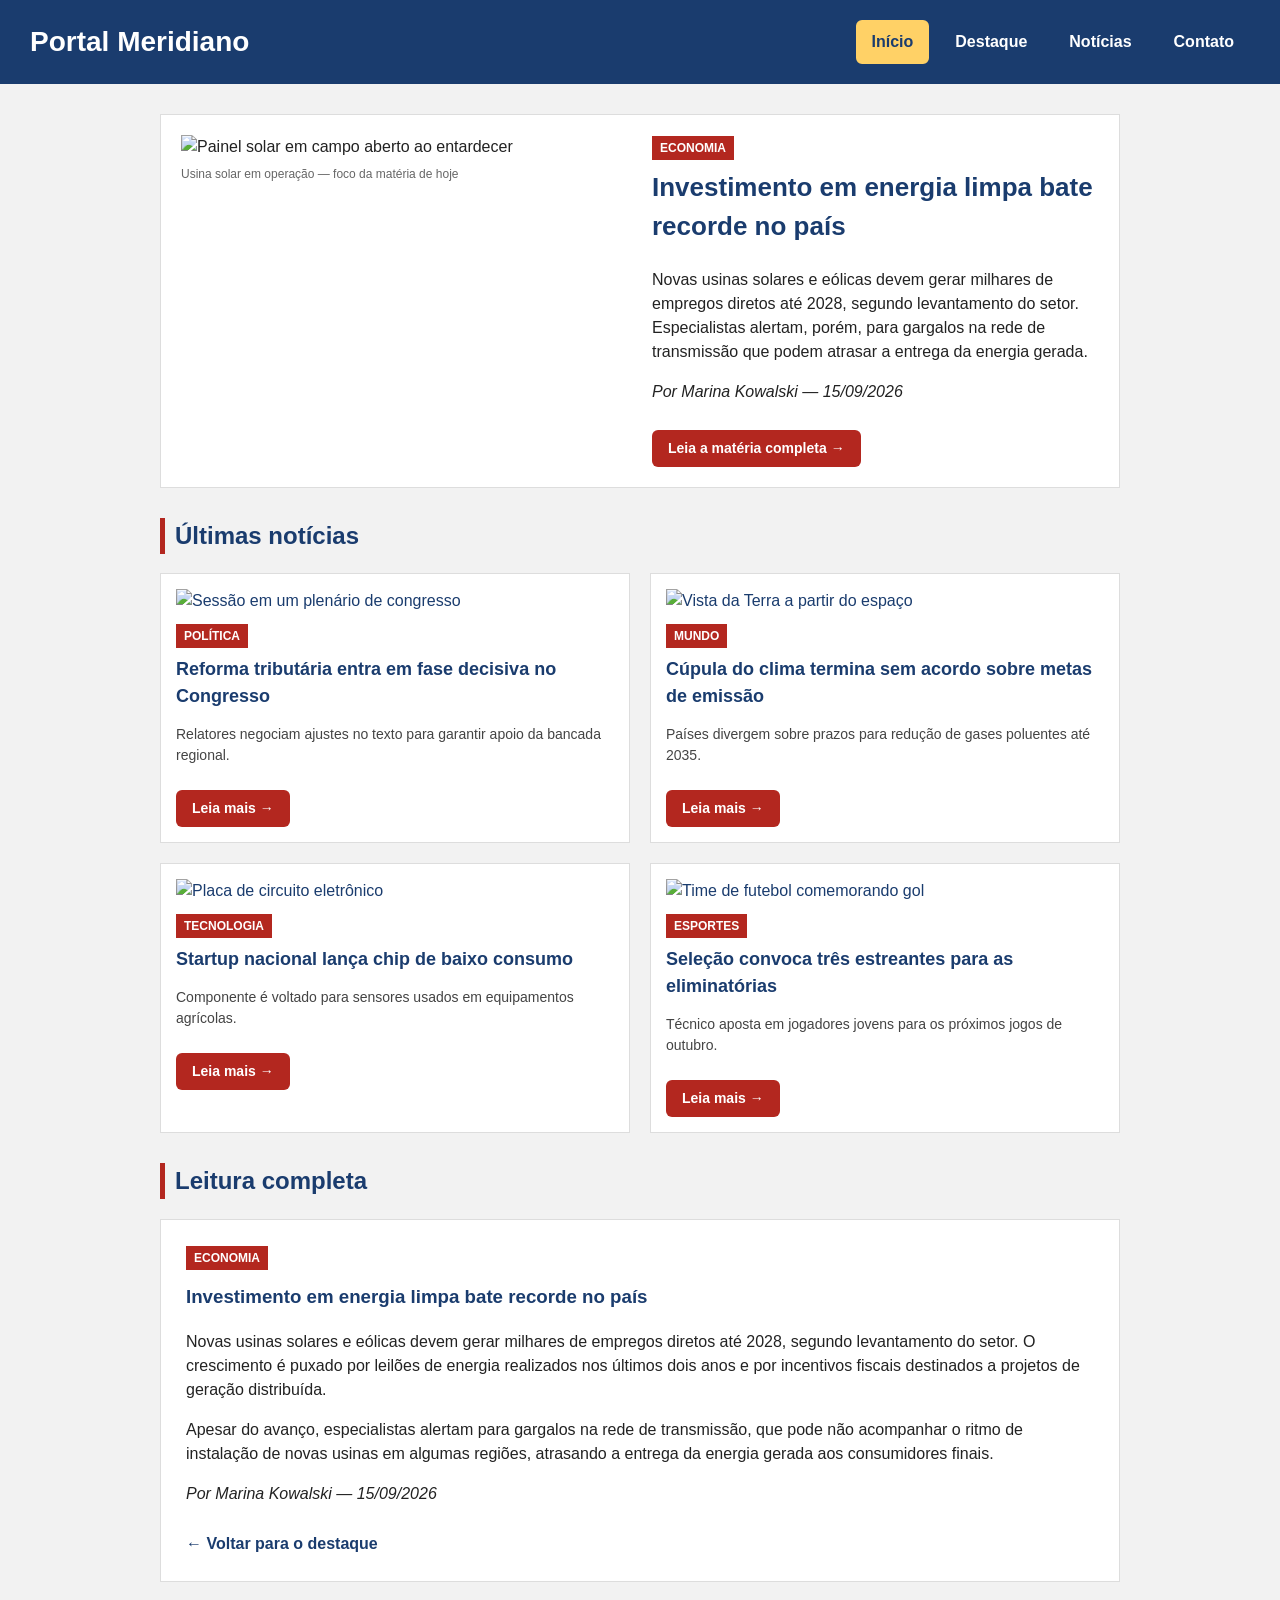
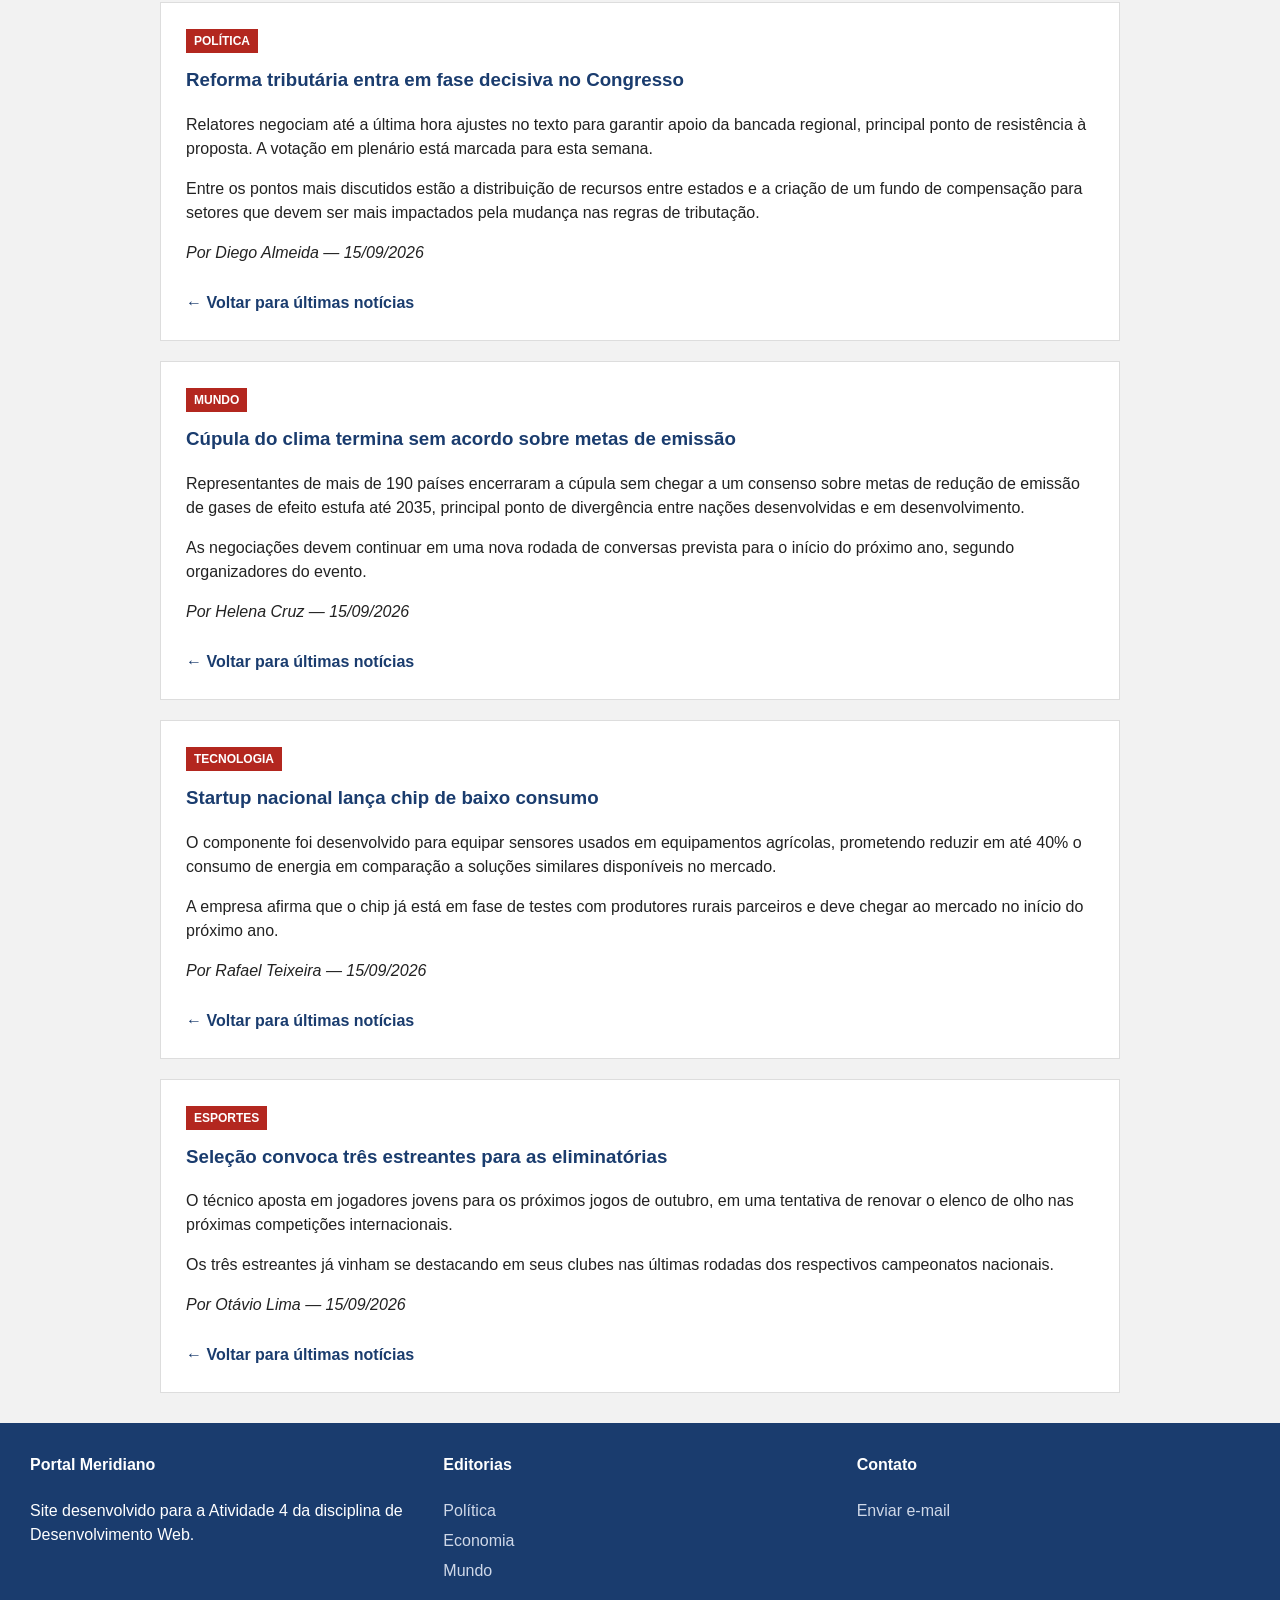
==== Atividade4/index.html @ 8cd0f56d "Add files via upload" ====
<!DOCTYPE html>

<html lang="pt-br">

<head>
  <meta charset="UTF-8" />
  <meta name="viewport" content="width=device-width, initial-scale=1.0" />
  <meta name="author" content="Victor Favarin" />
  <meta name="description" content="Portal de notícias criado como atividade da disciplina de Desenvolvimento Web" />
  <meta name="keywords" content="notícias, portal, jornal, DWEB, atividade4" />
  <title>Portal Meridiano - Notícias</title>
  <link rel="stylesheet" href="style.css" />
</head>

<body>

  <header class="cabecalho">
    <h1>Portal Meridiano</h1>

    <nav class="menu" id="menu-principal">
      <a href="#" class="ativo">Início</a>
      <a href="#destaque">Destaque</a>
      <a href="#ultimas">Notícias</a>
      <a href="#contato">Contato</a>
    </nav>
  </header>

  <main>


    <article class="destaque" id="destaque">
      <figure>
        <img src="https://images.unsplash.com/photo-1495020689067-958852a7765e?w=900&q=80"
          alt="Painel solar em campo aberto ao entardecer" title="Usina de energia solar" />
        <figcaption>Usina solar em operação — foco da matéria de hoje</figcaption>
      </figure>

      <div class="destaque-texto">
        <span class="categoria">Economia</span>
        <h2>Investimento em energia limpa bate recorde no país</h2>
        <p>Novas usinas solares e eólicas devem gerar milhares de empregos diretos até 2028,
          segundo levantamento do setor. Especialistas alertam, porém, para gargalos na rede
          de transmissão que podem atrasar a entrega da energia gerada.</p>
        <p><em>Por Marina Kowalski — 15/09/2026</em></p>
        <a href="#noticia-energia" class="botao-leia-mais">Leia a matéria completa →</a>
      </div>
    </article>


    <section class="secao-noticias" id="ultimas">
      <h2 class="titulo-secao">Últimas notícias</h2>

      <div class="grid-noticias">

        <article class="card">
          <a href="#noticia-reforma" class="card-link">
            <figure>
              <img src="https://images.unsplash.com/photo-1541872703-74c5e44368f9?w=500&q=80"
                alt="Sessão em um plenário de congresso" />
            </figure>
            <span class="categoria">Política</span>
            <h3>Reforma tributária entra em fase decisiva no Congresso</h3>
            <p>Relatores negociam ajustes no texto para garantir apoio da bancada regional.</p>
            <span class="botao-leia-mais">Leia mais →</span>
          </a>
        </article>

        <article class="card">
          <a href="#noticia-clima" class="card-link">
            <figure>
              <img src="https://images.unsplash.com/photo-1451187580459-43490279c0fa?w=500&q=80"
                alt="Vista da Terra a partir do espaço" />
            </figure>
            <span class="categoria">Mundo</span>
            <h3>Cúpula do clima termina sem acordo sobre metas de emissão</h3>
            <p>Países divergem sobre prazos para redução de gases poluentes até 2035.</p>
            <span class="botao-leia-mais">Leia mais →</span>
          </a>
        </article>

        <article class="card">
          <a href="#noticia-chip" class="card-link">
            <figure>
              <img src="https://images.unsplash.com/photo-1518770660439-4636190af475?w=500&q=80"
                alt="Placa de circuito eletrônico" />
            </figure>
            <span class="categoria">Tecnologia</span>
            <h3>Startup nacional lança chip de baixo consumo</h3>
            <p>Componente é voltado para sensores usados em equipamentos agrícolas.</p>
            <span class="botao-leia-mais">Leia mais →</span>
          </a>
        </article>

        <article class="card">
          <a href="#noticia-selecao" class="card-link">
            <figure>
              <img src="https://images.unsplash.com/photo-1517649763962-0c623066013b?w=500&q=80"
                alt="Time de futebol comemorando gol" />
            </figure>
            <span class="categoria">Esportes</span>
            <h3>Seleção convoca três estreantes para as eliminatórias</h3>
            <p>Técnico aposta em jogadores jovens para os próximos jogos de outubro.</p>
            <span class="botao-leia-mais">Leia mais →</span>
          </a>
        </article>

      </div>
    </section>

  </main>

  <section class="leitura-completa" id="leitura-completa">
    <h2 class="titulo-secao">Leitura completa</h2>

    <article class="artigo-completo" id="noticia-energia">
      <span class="categoria">Economia</span>
      <h3>Investimento em energia limpa bate recorde no país</h3>
      <p>Novas usinas solares e eólicas devem gerar milhares de empregos diretos até 2028, segundo
        levantamento do setor. O crescimento é puxado por leilões de energia realizados nos últimos
        dois anos e por incentivos fiscais destinados a projetos de geração distribuída.</p>
      <p>Apesar do avanço, especialistas alertam para gargalos na rede de transmissão, que pode não
        acompanhar o ritmo de instalação de novas usinas em algumas regiões, atrasando a entrega da
        energia gerada aos consumidores finais.</p>
      <p><em>Por Marina Kowalski — 15/09/2026</em></p>
      <a href="#destaque" class="voltar">← Voltar para o destaque</a>
    </article>

    <article class="artigo-completo" id="noticia-reforma">
      <span class="categoria">Política</span>
      <h3>Reforma tributária entra em fase decisiva no Congresso</h3>
      <p>Relatores negociam até a última hora ajustes no texto para garantir apoio da bancada
        regional, principal ponto de resistência à proposta. A votação em plenário está marcada
        para esta semana.</p>
      <p>Entre os pontos mais discutidos estão a distribuição de recursos entre estados e a criação
        de um fundo de compensação para setores que devem ser mais impactados pela mudança nas
        regras de tributação.</p>
      <p><em>Por Diego Almeida — 15/09/2026</em></p>
      <a href="#ultimas" class="voltar">← Voltar para últimas notícias</a>
    </article>

    <article class="artigo-completo" id="noticia-clima">
      <span class="categoria">Mundo</span>
      <h3>Cúpula do clima termina sem acordo sobre metas de emissão</h3>
      <p>Representantes de mais de 190 países encerraram a cúpula sem chegar a um consenso sobre
        metas de redução de emissão de gases de efeito estufa até 2035, principal ponto de
        divergência entre nações desenvolvidas e em desenvolvimento.</p>
      <p>As negociações devem continuar em uma nova rodada de conversas prevista para o início do
        próximo ano, segundo organizadores do evento.</p>
      <p><em>Por Helena Cruz — 15/09/2026</em></p>
      <a href="#ultimas" class="voltar">← Voltar para últimas notícias</a>
    </article>

    <article class="artigo-completo" id="noticia-chip">
      <span class="categoria">Tecnologia</span>
      <h3>Startup nacional lança chip de baixo consumo</h3>
      <p>O componente foi desenvolvido para equipar sensores usados em equipamentos agrícolas,
        prometendo reduzir em até 40% o consumo de energia em comparação a soluções similares
        disponíveis no mercado.</p>
      <p>A empresa afirma que o chip já está em fase de testes com produtores rurais parceiros e
        deve chegar ao mercado no início do próximo ano.</p>
      <p><em>Por Rafael Teixeira — 15/09/2026</em></p>
      <a href="#ultimas" class="voltar">← Voltar para últimas notícias</a>
    </article>

    <article class="artigo-completo" id="noticia-selecao">
      <span class="categoria">Esportes</span>
      <h3>Seleção convoca três estreantes para as eliminatórias</h3>
      <p>O técnico aposta em jogadores jovens para os próximos jogos de outubro, em uma tentativa
        de renovar o elenco de olho nas próximas competições internacionais.</p>
      <p>Os três estreantes já vinham se destacando em seus clubes nas últimas rodadas dos
        respectivos campeonatos nacionais.</p>
      <p><em>Por Otávio Lima — 15/09/2026</em></p>
      <a href="#ultimas" class="voltar">← Voltar para últimas notícias</a>
    </article>
  </section>

  <footer class="rodape" id="contato">
    <div class="rodape-coluna">
      <h4>Portal Meridiano</h4>
      <p>Site desenvolvido para a Atividade 4 da disciplina de Desenvolvimento Web.</p>
    </div>

    <div class="rodape-coluna">
      <h4>Editorias</h4>
      <a href="#">Política</a>
      <a href="#">Economia</a>
      <a href="#">Mundo</a>
    </div>

    <div class="rodape-coluna">
      <h4>Contato</h4>
      <a href="mailto:contato@meridiano.com">Enviar e-mail</a>
    </div>
  </footer>

</body>

</html>
---- Atividade4/style.css ----
html {
  scroll-behavior: smooth;
}

body {
  margin: 0px;
  background-color: #f2f2f2;
  color: #222;
  font-family: "New York Times", Tahoma, Arial, Verdana;
  font-size: 16px;
  line-height: 1.5;
}

img {
  max-width: 100%;
}

a {
  text-decoration: none;
}


a:link {
  color: #1a3c6e;
}
a:visited {
  color: #5c437a;
}
a:hover {
  color: #b3271f;
  text-decoration: underline;
}
a:active {
  color: #e67e22;
}

.cabecalho {
  background-color: #1a3c6e;
  color: #fff;
  padding: 20px 30px;

  display: flex;
  justify-content: space-between;
  align-items: center;
  flex-wrap: wrap;
}

.cabecalho h1 {
  margin: 0;
  font-size: 28px;
}


.menu {
  display: flex;
  gap: 10px;
}
.menu a {
  color: #fff;
  font-weight: bold;
  padding: 8px 14px;
  border-radius: 6px;
  border: 2px solid transparent;
  transition: background-color 0.2s, color 0.2s, transform 0.1s;
}


.menu a:hover {
  background-color: #ffffff;
  color: #1a3c6e;
  text-decoration: none;
}


.menu a:active {
  transform: scale(0.95);
}


.menu a.ativo {
  background-color: #ffd166;
  color: #1a3c6e;
  border-color: #ffd166;
}


main {
  max-width: 960px;
  margin: 30px auto;
  padding: 0 20px;
}

.categoria {
  display: inline-block;
  background-color: #b3271f;
  color: #fff;
  font-size: 12px;
  font-weight: bold;
  text-transform: uppercase;
  padding: 3px 8px;
  margin-bottom: 8px;
}

.destaque {
  display: flex;
  gap: 24px;
  background-color: #fff;
  border: 1px solid #ddd;
  padding: 20px;
  margin-bottom: 30px;
  flex-wrap: wrap;
  scroll-margin-top: 20px;
}

.destaque figure {
  margin: 0;
  flex: 1;
  min-width: 280px;
}

.destaque figcaption {
  font-size: 12px;
  color: #666;
  margin-top: 6px;
}

.destaque-texto {
  flex: 1;
  min-width: 280px;
}

.destaque-texto h2 {
  margin-top: 0;
  font-size: 26px;
  color: #1a3c6e;
}


.titulo-secao {
  border-left: 5px solid #b3271f;
  padding-left: 10px;
  color: #1a3c6e;
}

.grid-noticias {
  display: grid;
  grid-template-columns: repeat(2, 1fr);
  gap: 20px;
}

.card {
  background-color: #fff;
  border: 1px solid #ddd;
  padding: 15px;
  transition: box-shadow 0.2s, transform 0.15s;
}


.card:hover {
  box-shadow: 0 4px 10px rgba(0, 0, 0, 0.12);
  transform: translateY(-3px);
}


.card-link {
  display: block;
  color: inherit;
  cursor: pointer;
}

.card-link:hover {
  text-decoration: none;
  color: inherit;
}

.card figure {
  margin: 0 0 10px 0;
}

.card h3 {
  margin: 0 0 8px 0;
  font-size: 18px;
  color: #1a3c6e;
}

.card p {
  font-size: 14px;
  color: #444;
}

.botao-leia-mais {
  display: inline-block;
  margin-top: 10px;
  padding: 8px 16px;
  background-color: #b3271f;
  color: #fff !important;
  font-size: 14px;
  font-weight: bold;
  border-radius: 6px;
  transition: background-color 0.2s, transform 0.1s;
}

.botao-leia-mais:hover {
  background-color: #8c1f19;
  text-decoration: none !important;
}

.botao-leia-mais:active {
  transform: scale(0.96);
}


.leitura-completa {
  max-width: 960px;
  margin: 0 auto 30px auto;
  padding: 0 20px;
}

.artigo-completo {
  background-color: #fff;
  border: 1px solid #ddd;
  padding: 25px;
  margin-bottom: 20px;
  scroll-margin-top: 20px; 
}

.artigo-completo h3 {
  color: #1a3c6e;
  margin-top: 5px;
}

.voltar {
  display: inline-block;
  margin-top: 10px;
  font-weight: bold;
}


.rodape {
  background-color: #1a3c6e;
  color: #fff;
  padding: 30px;

  display: grid;
  grid-template-columns: repeat(3, 1fr);
  gap: 20px;
}

.rodape-coluna h4 {
  margin-top: 0;
}

.rodape-coluna a {
  display: block;
  color: #cfd8e8;
  margin-bottom: 6px;
}

.rodape-coluna a:hover {
  color: #ffd166;
}
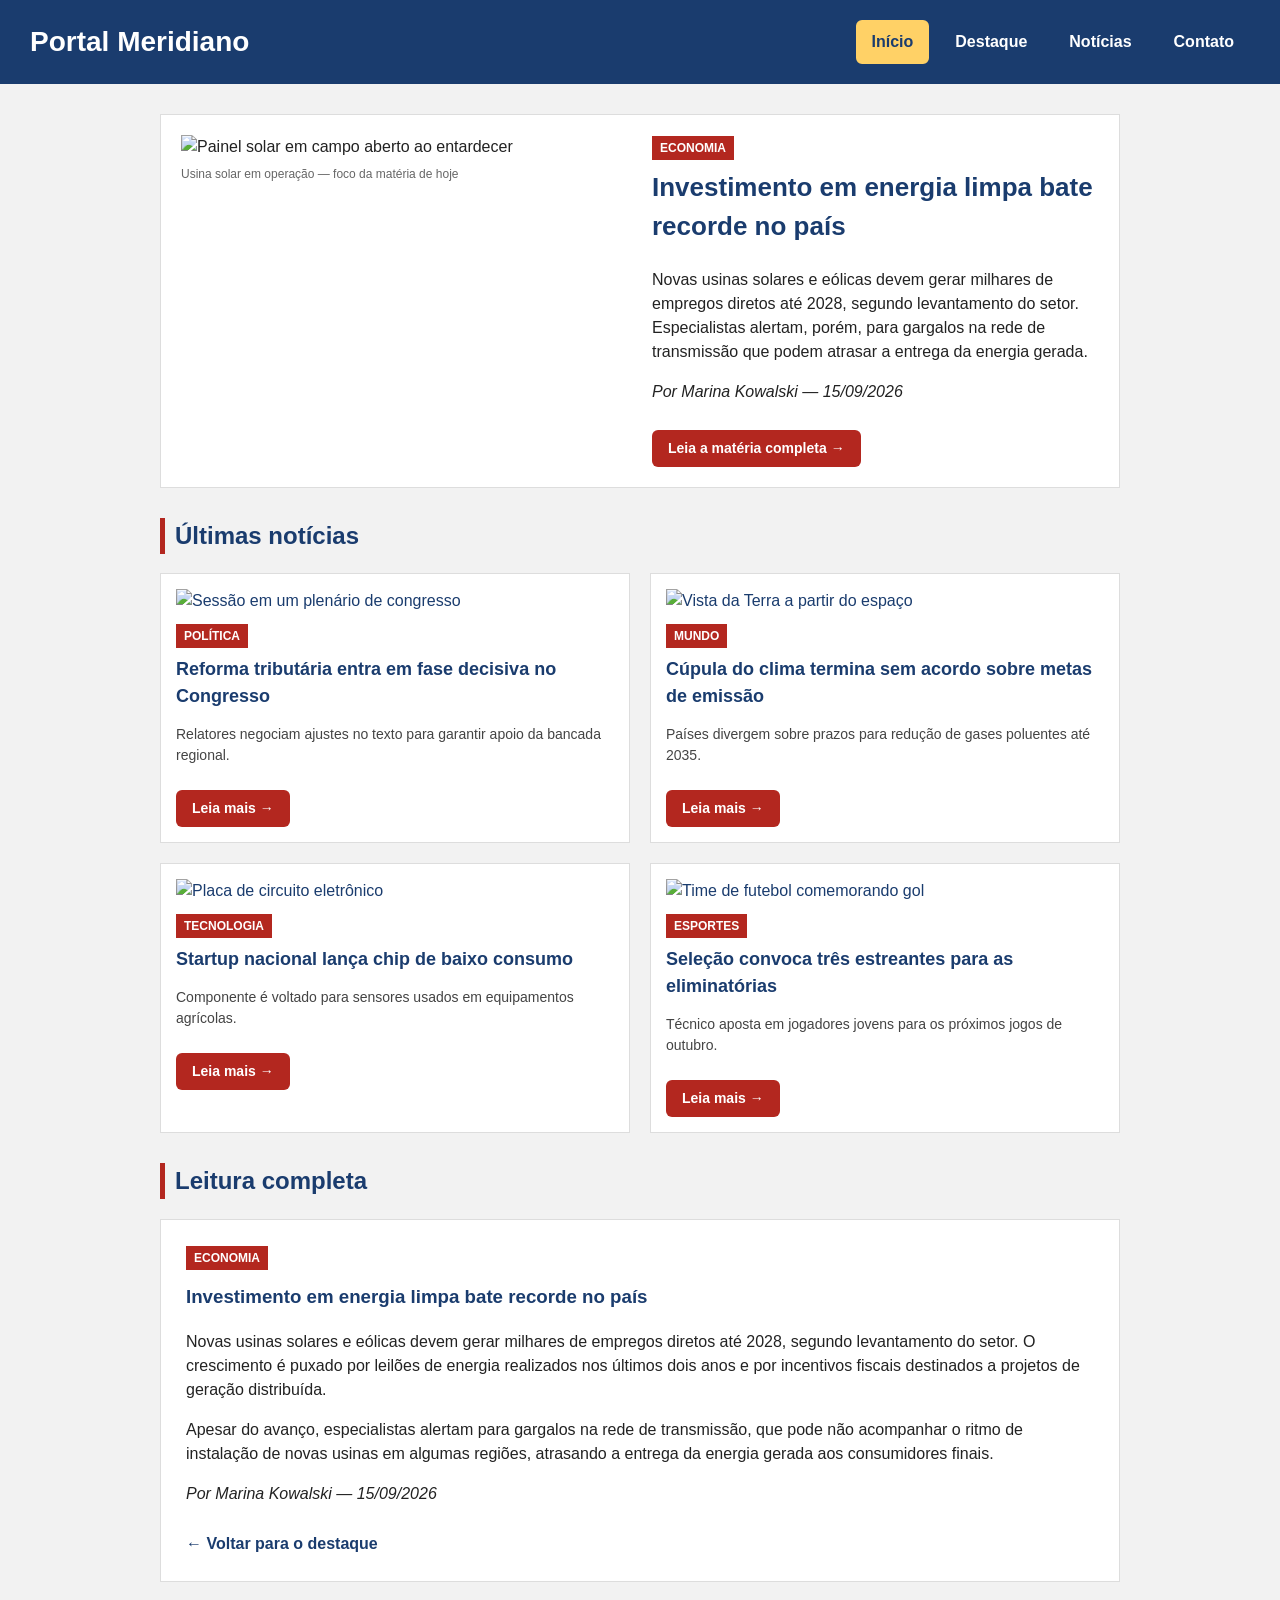
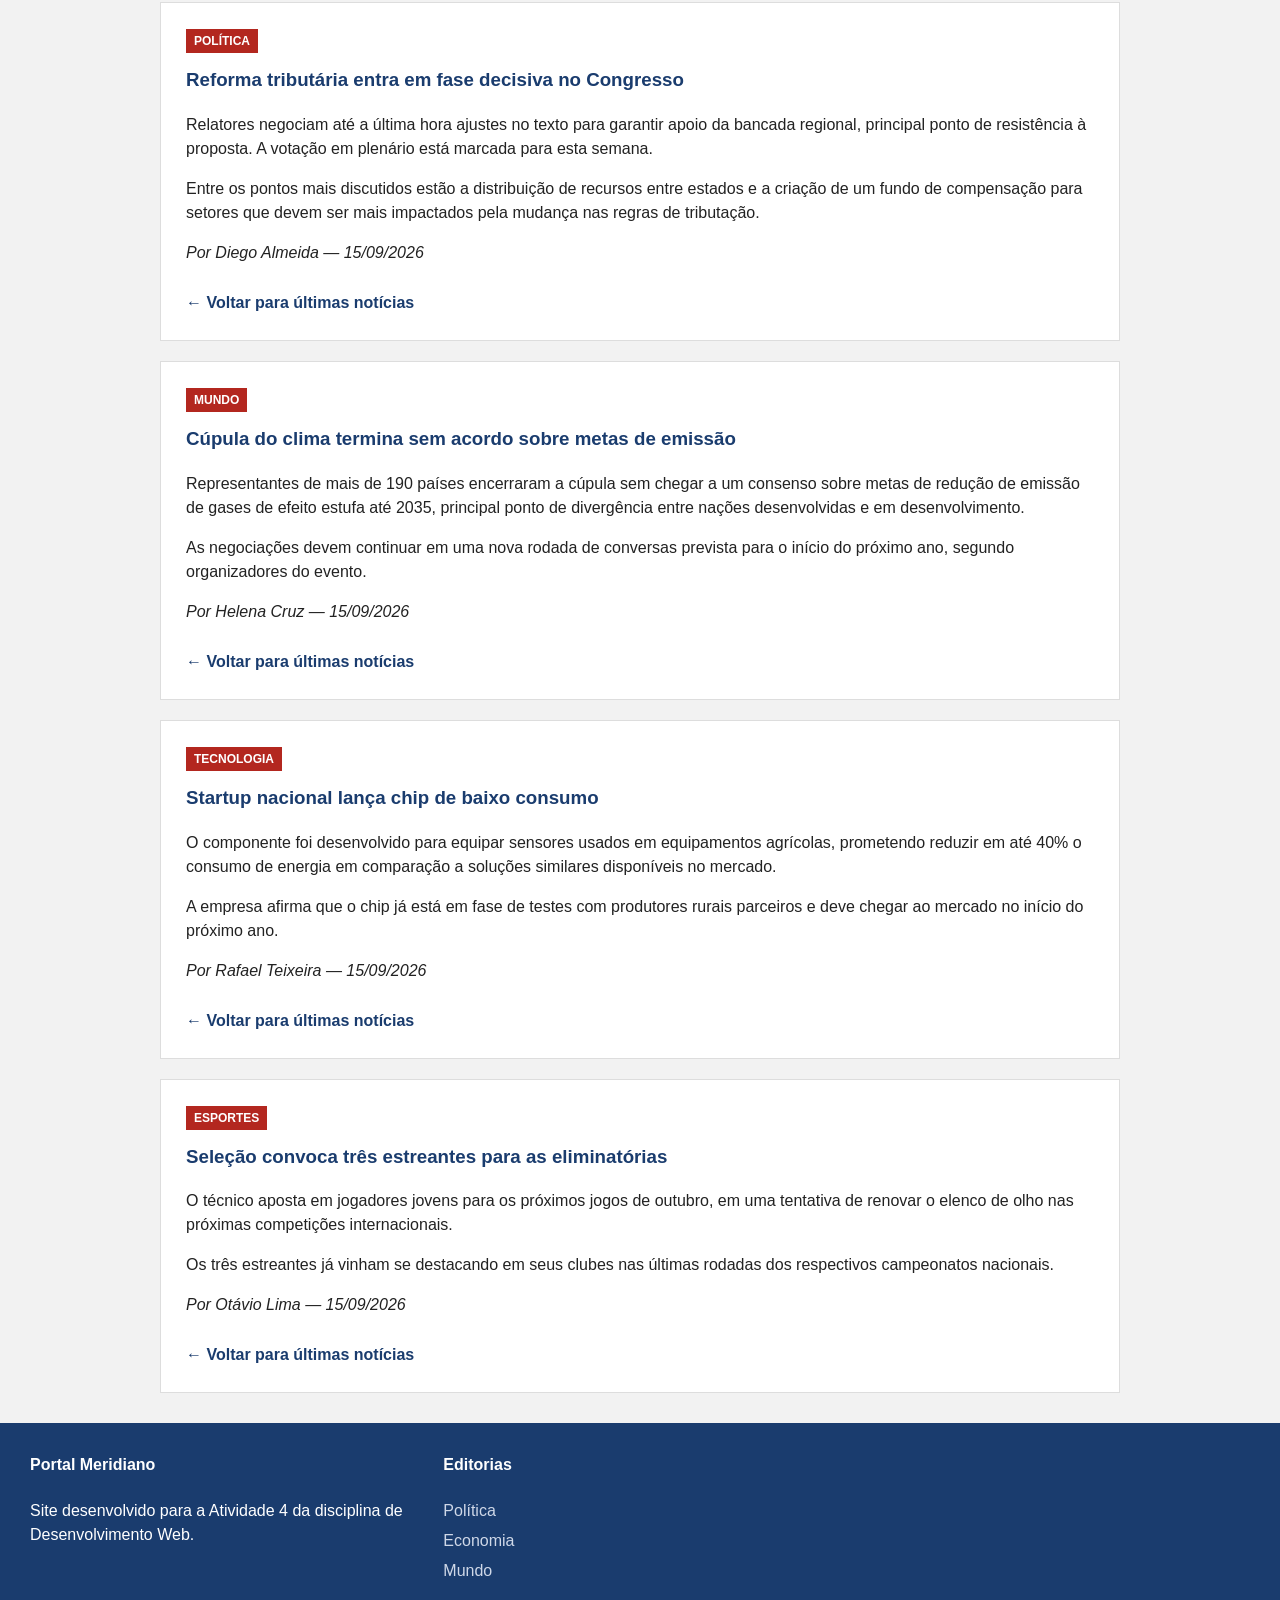
==== commit a9bcba79: "Remove contact section from footer Removed the contact section from the footer." ====
--- a/Atividade4/index.html
+++ b/Atividade4/index.html
@@ -187,12 +187,8 @@
       <a href="#">Mundo</a>
     </div>
 
-    <div class="rodape-coluna">
-      <h4>Contato</h4>
-      <a href="mailto:contato@meridiano.com">Enviar e-mail</a>
-    </div>
   </footer>
 
 </body>
 
-</html>+</html>
